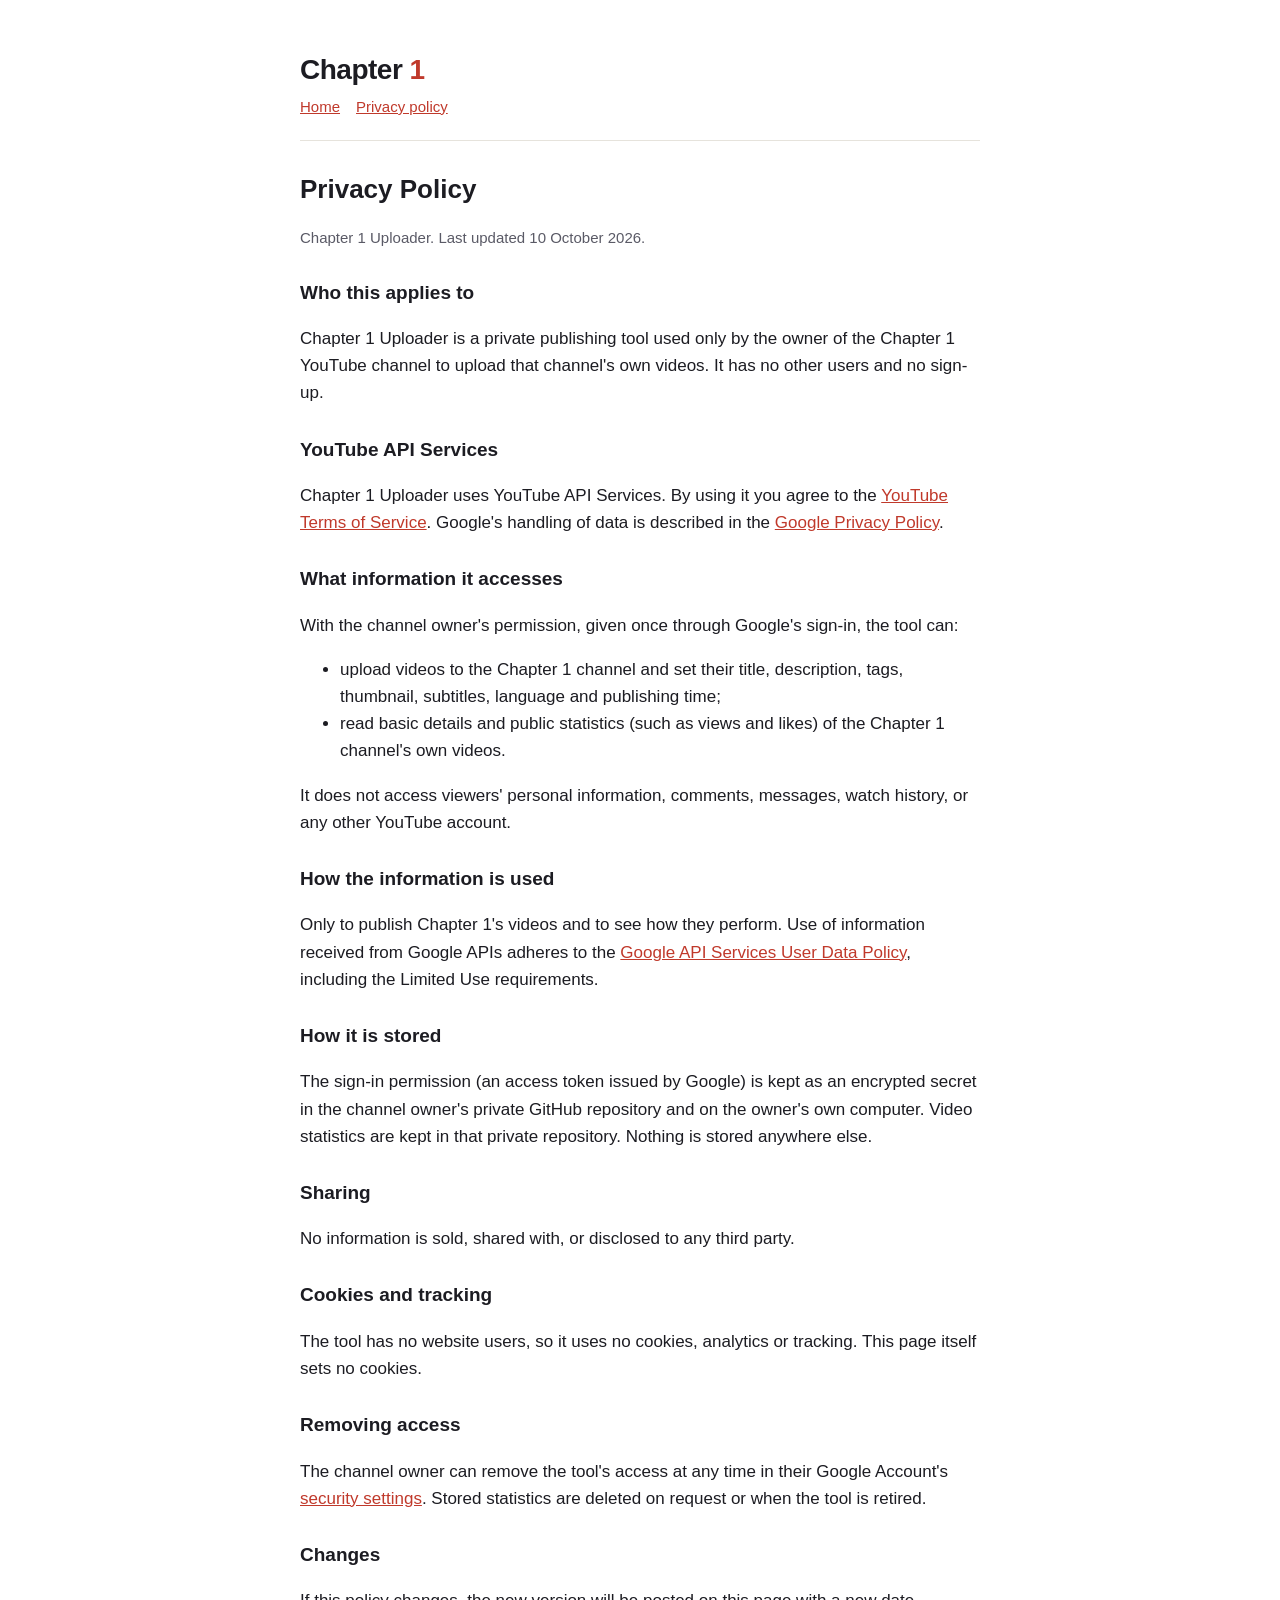
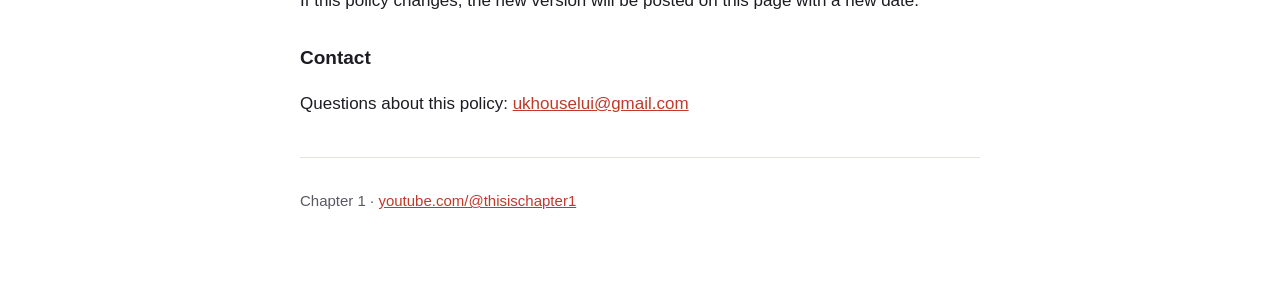
==== privacy.html @ 72af3ef9 "Chapter 1 Uploader: home page and privacy policy Co-Authored-By: Claude Opus 5.5 <noreply@anthropic." ====
<!doctype html>
<html lang="en">
<head>
<meta charset="utf-8">
<meta name="viewport" content="width=device-width, initial-scale=1">
<title>Privacy Policy: Chapter 1 Uploader</title>
<meta name="description" content="Privacy policy of Chapter 1 Uploader, the Chapter 1 YouTube channel's publishing tool.">
<link rel="stylesheet" href="style.css">
</head>
<body>
<main>
<header>
<div class="brand">Chapter <span>1</span></div>
<nav><a href="index.html">Home</a><a href="privacy.html">Privacy policy</a></nav>
</header>
<h1>Privacy Policy</h1>
<p class="muted">Chapter 1 Uploader. Last updated 10 October 2026.</p>

<h2>Who this applies to</h2>
<p>Chapter 1 Uploader is a private publishing tool used only by the owner of the Chapter 1 YouTube channel to upload that channel's own videos. It has no other users and no sign-up.</p>

<h2>YouTube API Services</h2>
<p>Chapter 1 Uploader uses YouTube API Services. By using it you agree to the <a href="https://www.youtube.com/t/terms">YouTube Terms of Service</a>. Google's handling of data is described in the <a href="https://policies.google.com/privacy">Google Privacy Policy</a>.</p>

<h2>What information it accesses</h2>
<p>With the channel owner's permission, given once through Google's sign-in, the tool can:</p>
<ul>
<li>upload videos to the Chapter 1 channel and set their title, description, tags, thumbnail, subtitles, language and publishing time;</li>
<li>read basic details and public statistics (such as views and likes) of the Chapter 1 channel's own videos.</li>
</ul>
<p>It does not access viewers' personal information, comments, messages, watch history, or any other YouTube account.</p>

<h2>How the information is used</h2>
<p>Only to publish Chapter 1's videos and to see how they perform. Use of information received from Google APIs adheres to the <a href="https://developers.google.com/terms/api-services-user-data-policy">Google API Services User Data Policy</a>, including the Limited Use requirements.</p>

<h2>How it is stored</h2>
<p>The sign-in permission (an access token issued by Google) is kept as an encrypted secret in the channel owner's private GitHub repository and on the owner's own computer. Video statistics are kept in that private repository. Nothing is stored anywhere else.</p>

<h2>Sharing</h2>
<p>No information is sold, shared with, or disclosed to any third party.</p>

<h2>Cookies and tracking</h2>
<p>The tool has no website users, so it uses no cookies, analytics or tracking. This page itself sets no cookies.</p>

<h2>Removing access</h2>
<p>The channel owner can remove the tool's access at any time in their Google Account's <a href="https://security.google.com/settings/security/permissions">security settings</a>. Stored statistics are deleted on request or when the tool is retired.</p>

<h2>Changes</h2>
<p>If this policy changes, the new version will be posted on this page with a new date.</p>

<h2>Contact</h2>
<p>Questions about this policy: <a href="mailto:ukhouselui@gmail.com">ukhouselui@gmail.com</a></p>
<footer><p class="muted">Chapter 1 &middot; <a href="https://www.youtube.com/@thisischapter1">youtube.com/@thisischapter1</a></p></footer>
</main>
</body>
</html>
---- style.css ----
:root { --ink: #1c1c22; --muted: #5a5a66; --accent: #c0392b; --bg: #ffffff; --line: #e6e3dc; }
* { box-sizing: border-box; }
body { margin: 0; background: var(--bg); color: var(--ink); font: 17px/1.6 -apple-system, BlinkMacSystemFont, "Segoe UI", Roboto, Helvetica, Arial, sans-serif; }
main { max-width: 720px; margin: 0 auto; padding: 48px 20px 64px; }
header { border-bottom: 1px solid var(--line); padding-bottom: 20px; margin-bottom: 28px; }
.brand { font-weight: 800; font-size: 28px; letter-spacing: -0.5px; }
.brand span { color: var(--accent); }
h1 { font-size: 26px; margin: 0 0 8px; }
h2 { font-size: 19px; margin: 28px 0 6px; }
p, li { color: var(--ink); }
.muted { color: var(--muted); font-size: 15px; }
a { color: var(--accent); }
nav a { margin-right: 16px; font-size: 15px; }
footer { border-top: 1px solid var(--line); margin-top: 40px; padding-top: 16px; }
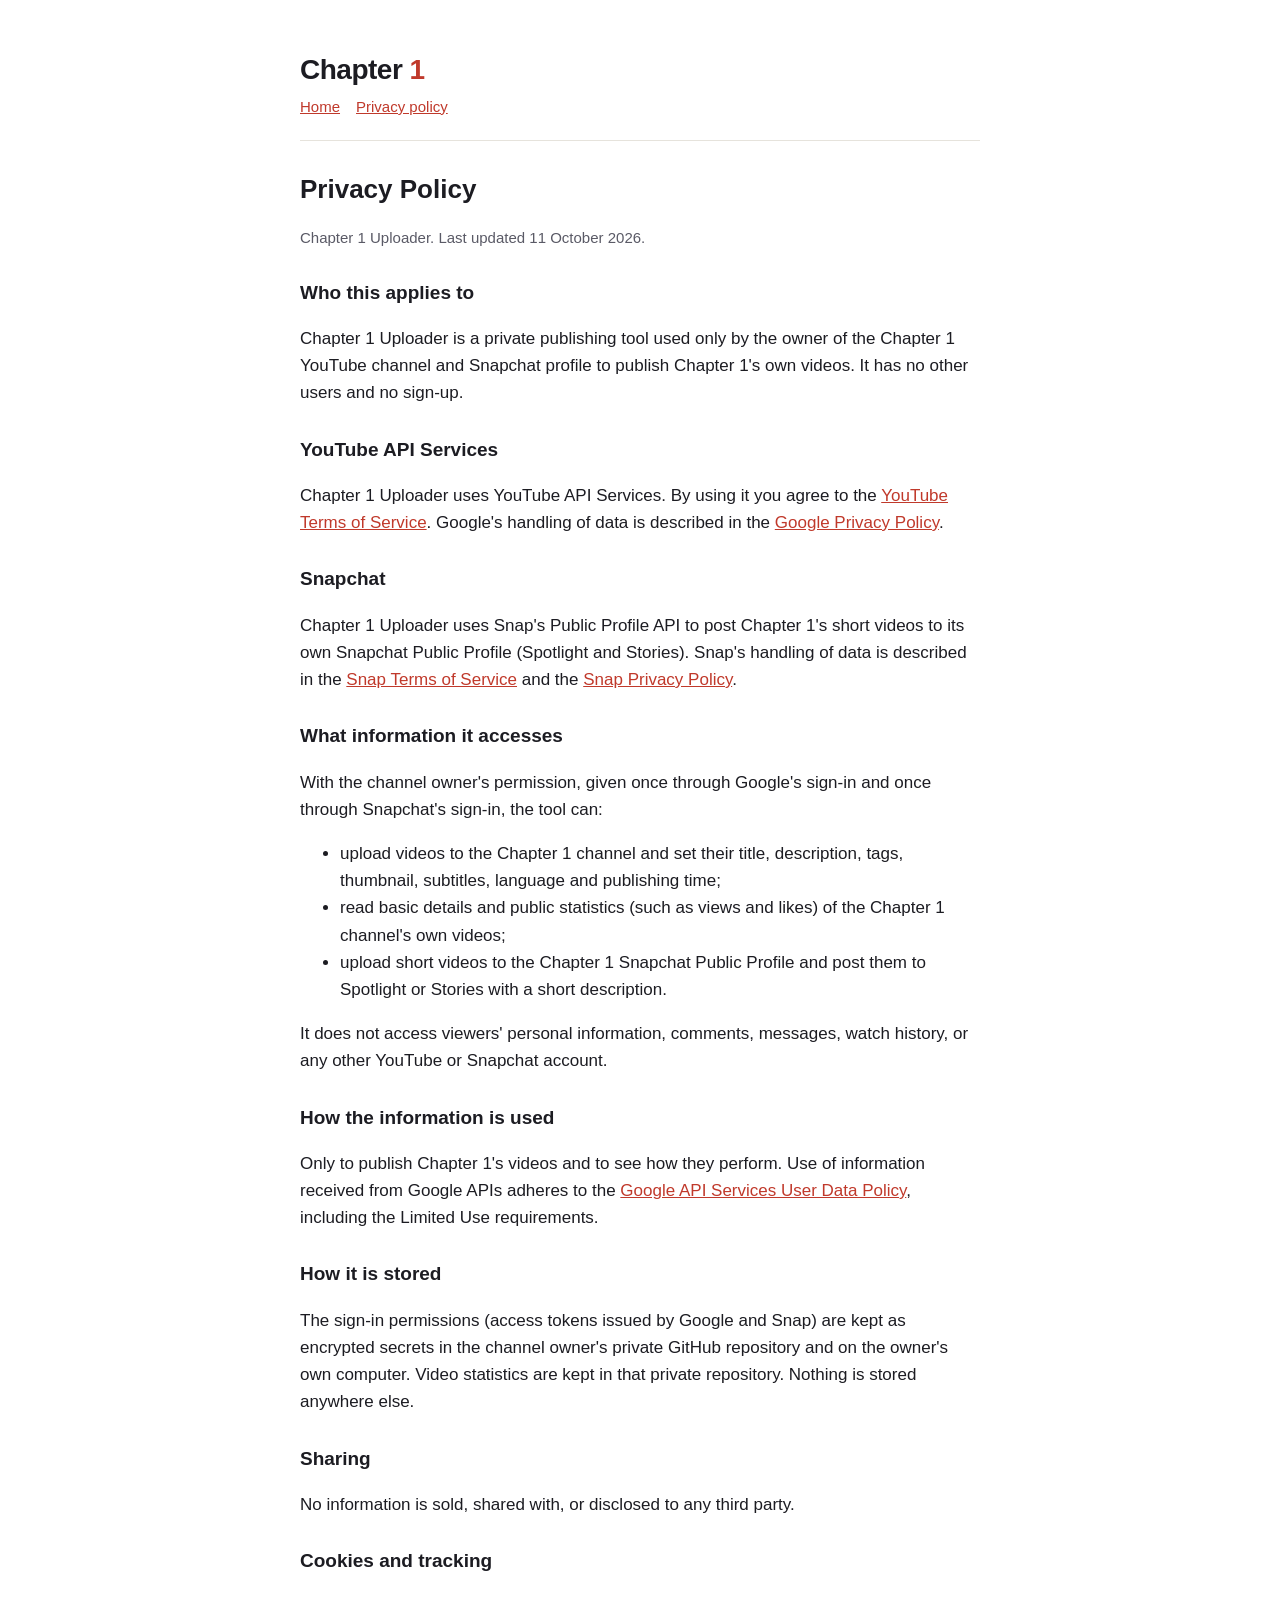
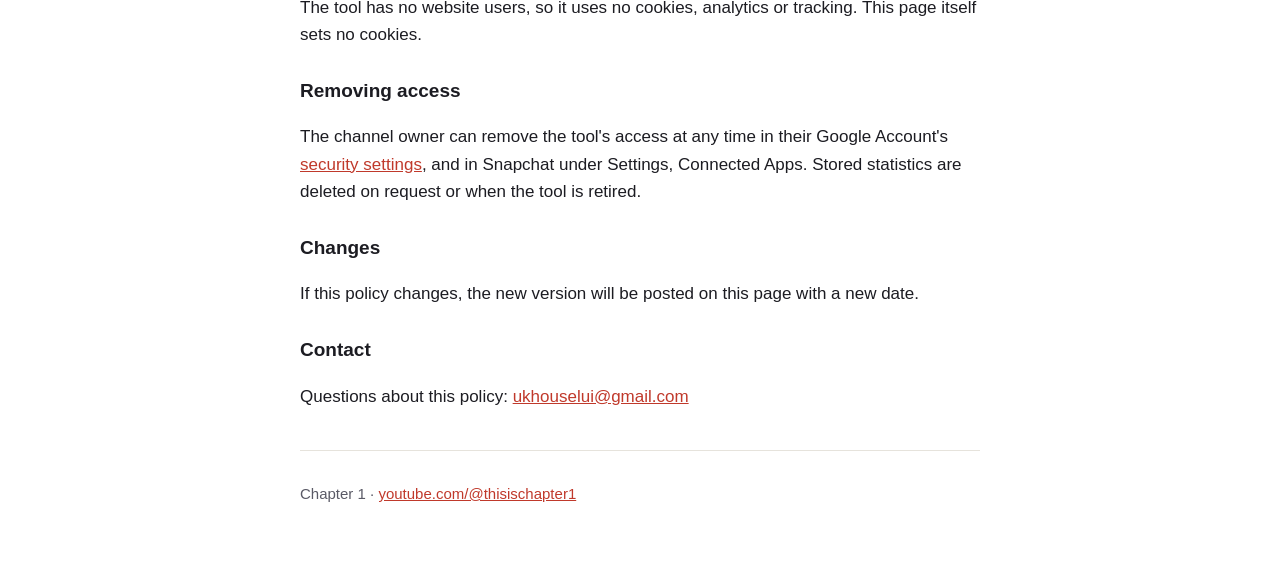
==== commit c4e6b016: "Snapchat sign-in callback page and privacy policy section Co-Authored-By: Claude Opus 5.5 <noreply@a" ====
--- a/privacy.html
+++ b/privacy.html
@@ -4,7 +4,7 @@
 <meta charset="utf-8">
 <meta name="viewport" content="width=device-width, initial-scale=1">
 <title>Privacy Policy: Chapter 1 Uploader</title>
-<meta name="description" content="Privacy policy of Chapter 1 Uploader, the Chapter 1 YouTube channel's publishing tool.">
+<meta name="description" content="Privacy policy of Chapter 1 Uploader, the publishing tool of the Chapter 1 YouTube channel and Snapchat profile.">
 <link rel="stylesheet" href="style.css">
 </head>
 <body>
@@ -14,27 +14,31 @@
 <nav><a href="index.html">Home</a><a href="privacy.html">Privacy policy</a></nav>
 </header>
 <h1>Privacy Policy</h1>
-<p class="muted">Chapter 1 Uploader. Last updated 10 October 2026.</p>
+<p class="muted">Chapter 1 Uploader. Last updated 11 October 2026.</p>
 
 <h2>Who this applies to</h2>
-<p>Chapter 1 Uploader is a private publishing tool used only by the owner of the Chapter 1 YouTube channel to upload that channel's own videos. It has no other users and no sign-up.</p>
+<p>Chapter 1 Uploader is a private publishing tool used only by the owner of the Chapter 1 YouTube channel and Snapchat profile to publish Chapter 1's own videos. It has no other users and no sign-up.</p>
 
 <h2>YouTube API Services</h2>
 <p>Chapter 1 Uploader uses YouTube API Services. By using it you agree to the <a href="https://www.youtube.com/t/terms">YouTube Terms of Service</a>. Google's handling of data is described in the <a href="https://policies.google.com/privacy">Google Privacy Policy</a>.</p>
 
+<h2>Snapchat</h2>
+<p>Chapter 1 Uploader uses Snap's Public Profile API to post Chapter 1's short videos to its own Snapchat Public Profile (Spotlight and Stories). Snap's handling of data is described in the <a href="https://snap.com/terms">Snap Terms of Service</a> and the <a href="https://values.snap.com/privacy/privacy-policy">Snap Privacy Policy</a>.</p>
+
 <h2>What information it accesses</h2>
-<p>With the channel owner's permission, given once through Google's sign-in, the tool can:</p>
+<p>With the channel owner's permission, given once through Google's sign-in and once through Snapchat's sign-in, the tool can:</p>
 <ul>
 <li>upload videos to the Chapter 1 channel and set their title, description, tags, thumbnail, subtitles, language and publishing time;</li>
-<li>read basic details and public statistics (such as views and likes) of the Chapter 1 channel's own videos.</li>
+<li>read basic details and public statistics (such as views and likes) of the Chapter 1 channel's own videos;</li>
+<li>upload short videos to the Chapter 1 Snapchat Public Profile and post them to Spotlight or Stories with a short description.</li>
 </ul>
-<p>It does not access viewers' personal information, comments, messages, watch history, or any other YouTube account.</p>
+<p>It does not access viewers' personal information, comments, messages, watch history, or any other YouTube or Snapchat account.</p>
 
 <h2>How the information is used</h2>
 <p>Only to publish Chapter 1's videos and to see how they perform. Use of information received from Google APIs adheres to the <a href="https://developers.google.com/terms/api-services-user-data-policy">Google API Services User Data Policy</a>, including the Limited Use requirements.</p>
 
 <h2>How it is stored</h2>
-<p>The sign-in permission (an access token issued by Google) is kept as an encrypted secret in the channel owner's private GitHub repository and on the owner's own computer. Video statistics are kept in that private repository. Nothing is stored anywhere else.</p>
+<p>The sign-in permissions (access tokens issued by Google and Snap) are kept as encrypted secrets in the channel owner's private GitHub repository and on the owner's own computer. Video statistics are kept in that private repository. Nothing is stored anywhere else.</p>
 
 <h2>Sharing</h2>
 <p>No information is sold, shared with, or disclosed to any third party.</p>
@@ -43,7 +47,7 @@
 <p>The tool has no website users, so it uses no cookies, analytics or tracking. This page itself sets no cookies.</p>
 
 <h2>Removing access</h2>
-<p>The channel owner can remove the tool's access at any time in their Google Account's <a href="https://security.google.com/settings/security/permissions">security settings</a>. Stored statistics are deleted on request or when the tool is retired.</p>
+<p>The channel owner can remove the tool's access at any time in their Google Account's <a href="https://security.google.com/settings/security/permissions">security settings</a>, and in Snapchat under Settings, Connected Apps. Stored statistics are deleted on request or when the tool is retired.</p>
 
 <h2>Changes</h2>
 <p>If this policy changes, the new version will be posted on this page with a new date.</p>
